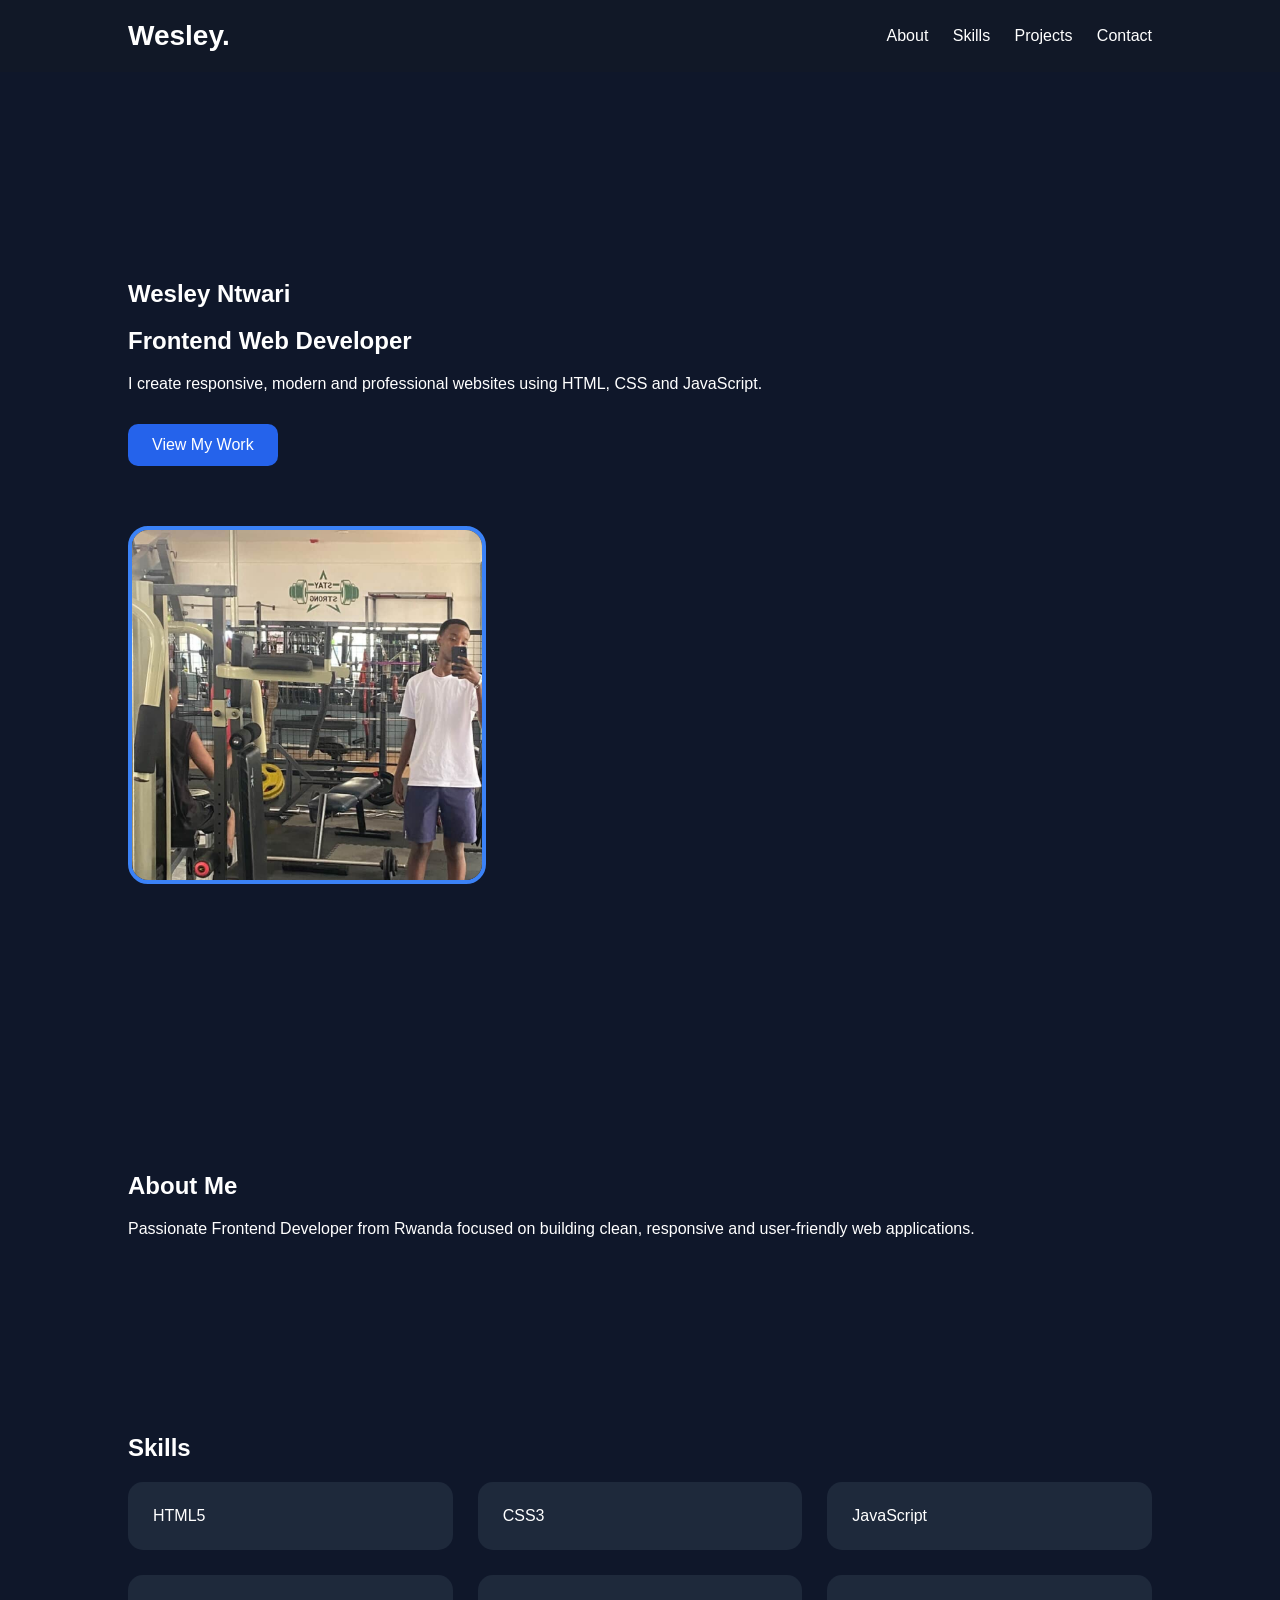
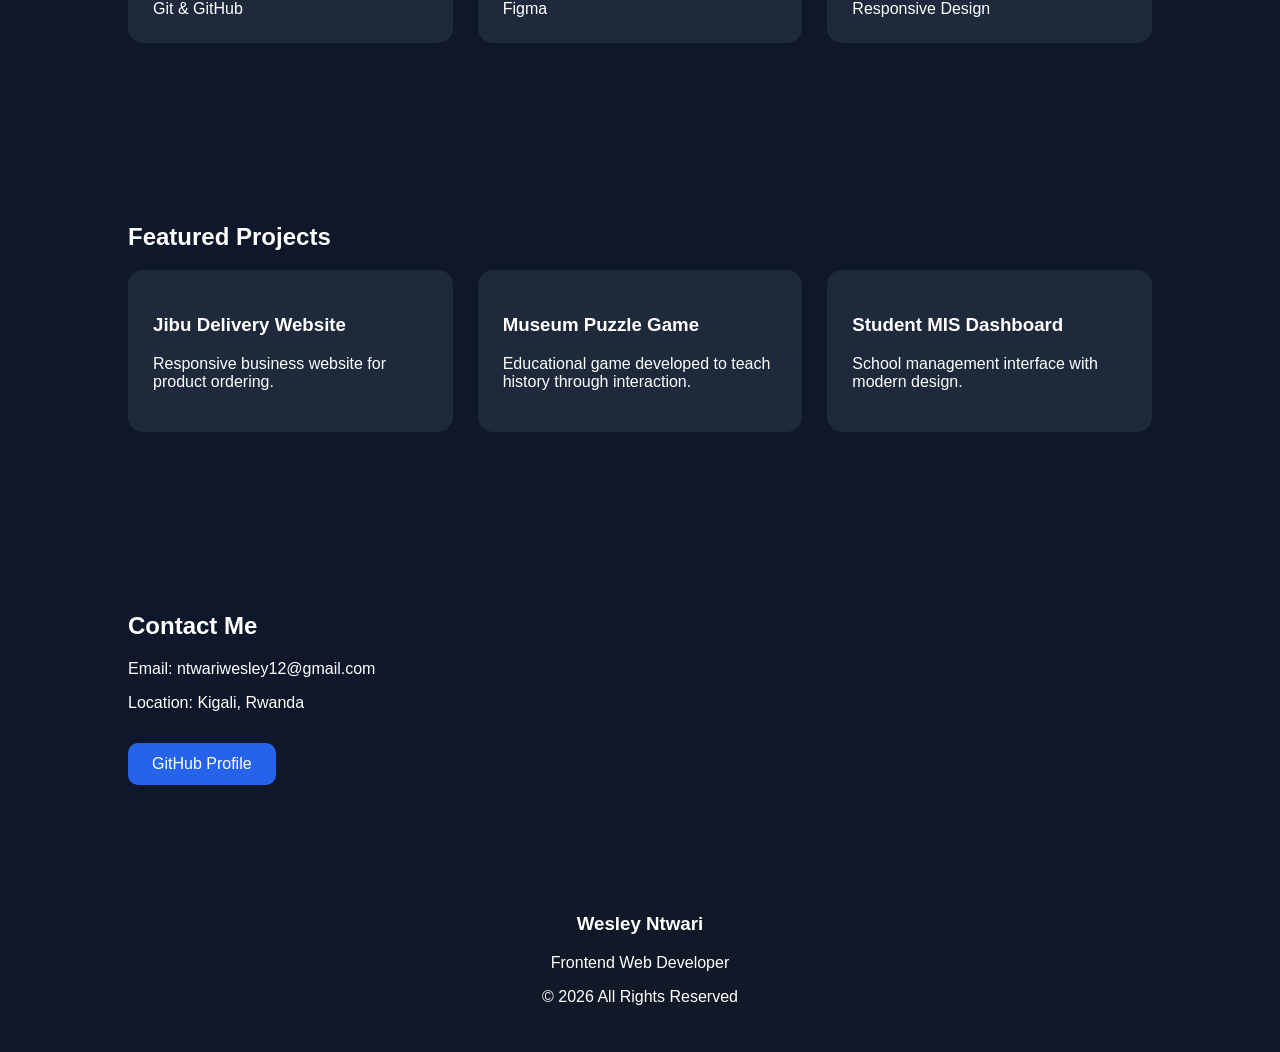
==== portifolio.html @ df59e436 "my portifolio" ====
<!DOCTYPE html>
<html lang="en">
<head>
<meta charset="UTF-8">
<meta name="viewport" content="width=device-width, initial-scale=1.0">
<title>Wesley Ntwari | Frontend Developer</title>

<style>
/* Put all CSS here */
body{
    margin:0;
    font-family:Arial,sans-serif;
    background:#0f172a;
    color:white;
}

header{
    padding:20px 10%;
    display:flex;
    justify-content:space-between;
    align-items:center;
    background:#111827;
}

.logo{
    font-size:28px;
    font-weight:bold;
}

nav a{
    color:white;
    text-decoration:none;
    margin-left:20px;
}

.hero{
    min-height:100vh;
    display:flex;
    align-items:center;
    justify-content:center;
    padding:50px 10%;
}

.hero-content{
    display:flex;
    align-items:center;
    gap:60px;
    flex-wrap:wrap;
}

.profile-pic{
    width:350px;
    height:350px;
    object-fit:cover;
    border-radius:20px;
    border:4px solid #3b82f6;
}

.btn{
    background:#2563eb;
    color:white;
    text-decoration:none;
    padding:12px 24px;
    border-radius:10px;
    display:inline-block;
    margin-top:15px;
}

section{
    padding:80px 10%;
}

.cards{
    display:grid;
    grid-template-columns:repeat(auto-fit,minmax(250px,1fr));
    gap:25px;
}

.card{
    background:#1e293b;
    padding:25px;
    border-radius:15px;
}

footer{
    text-align:center;
    padding:30px;
    background:#111827;
}
</style>

</head>
<body>

<header>
    <div class="logo">Wesley.</div>

    <nav>
        <a href="#about">About</a>
        <a href="#skills">Skills</a>
        <a href="#projects">Projects</a>
        <a href="#contact">Contact</a>
    </nav>
</header>

<section class="hero">

    <div class="hero-content">

        <div>
            <h1>Wesley Ntwari</h1>

            <h2>Frontend Web Developer</h2>

            <p>
                I create responsive, modern and professional websites
                using HTML, CSS and JavaScript.
            </p>

            <a href="#projects" class="btn">
                View My Work
            </a>
        </div>

        <img src="Screenshot 2026-04-10 213523.png"
             alt="Wesley Ntwari"
             class="profile-pic">

    </div>

</section>

<section id="about">

    <h2>About Me</h2>

    <p>
        Passionate Frontend Developer from Rwanda focused on building
        clean, responsive and user-friendly web applications.
    </p>

</section>

<section id="skills">

    <h2>Skills</h2>

    <div class="cards">

        <div class="card">HTML5</div>

        <div class="card">CSS3</div>

        <div class="card">JavaScript</div>

        <div class="card">Git & GitHub</div>

        <div class="card">Figma</div>

        <div class="card">Responsive Design</div>

    </div>

</section>

<section id="projects">

    <h2>Featured Projects</h2>

    <div class="cards">

        <div class="card">
            <h3>Jibu Delivery Website</h3>
            <p>
                Responsive business website for product ordering.
            </p>
        </div>

        <div class="card">
            <h3>Museum Puzzle Game</h3>
            <p>
                Educational game developed to teach history through interaction.
            </p>
        </div>

        <div class="card">
            <h3>Student MIS Dashboard</h3>
            <p>
                School management interface with modern design.
            </p>
        </div>

    </div>

</section>

<section id="contact">

    <h2>Contact Me</h2>

    <p>Email: ntwariwesley12@gmail.com</p>

    <p>Location: Kigali, Rwanda</p>

    <a href="https://github.com/ntwariwesley12-cpu" class="btn">
        GitHub Profile
    </a>

</section>

<footer>

    <h3>Wesley Ntwari</h3>

    <p>Frontend Web Developer</p>

    <p>© 2026 All Rights Reserved</p>

</footer>

</body>
</html>
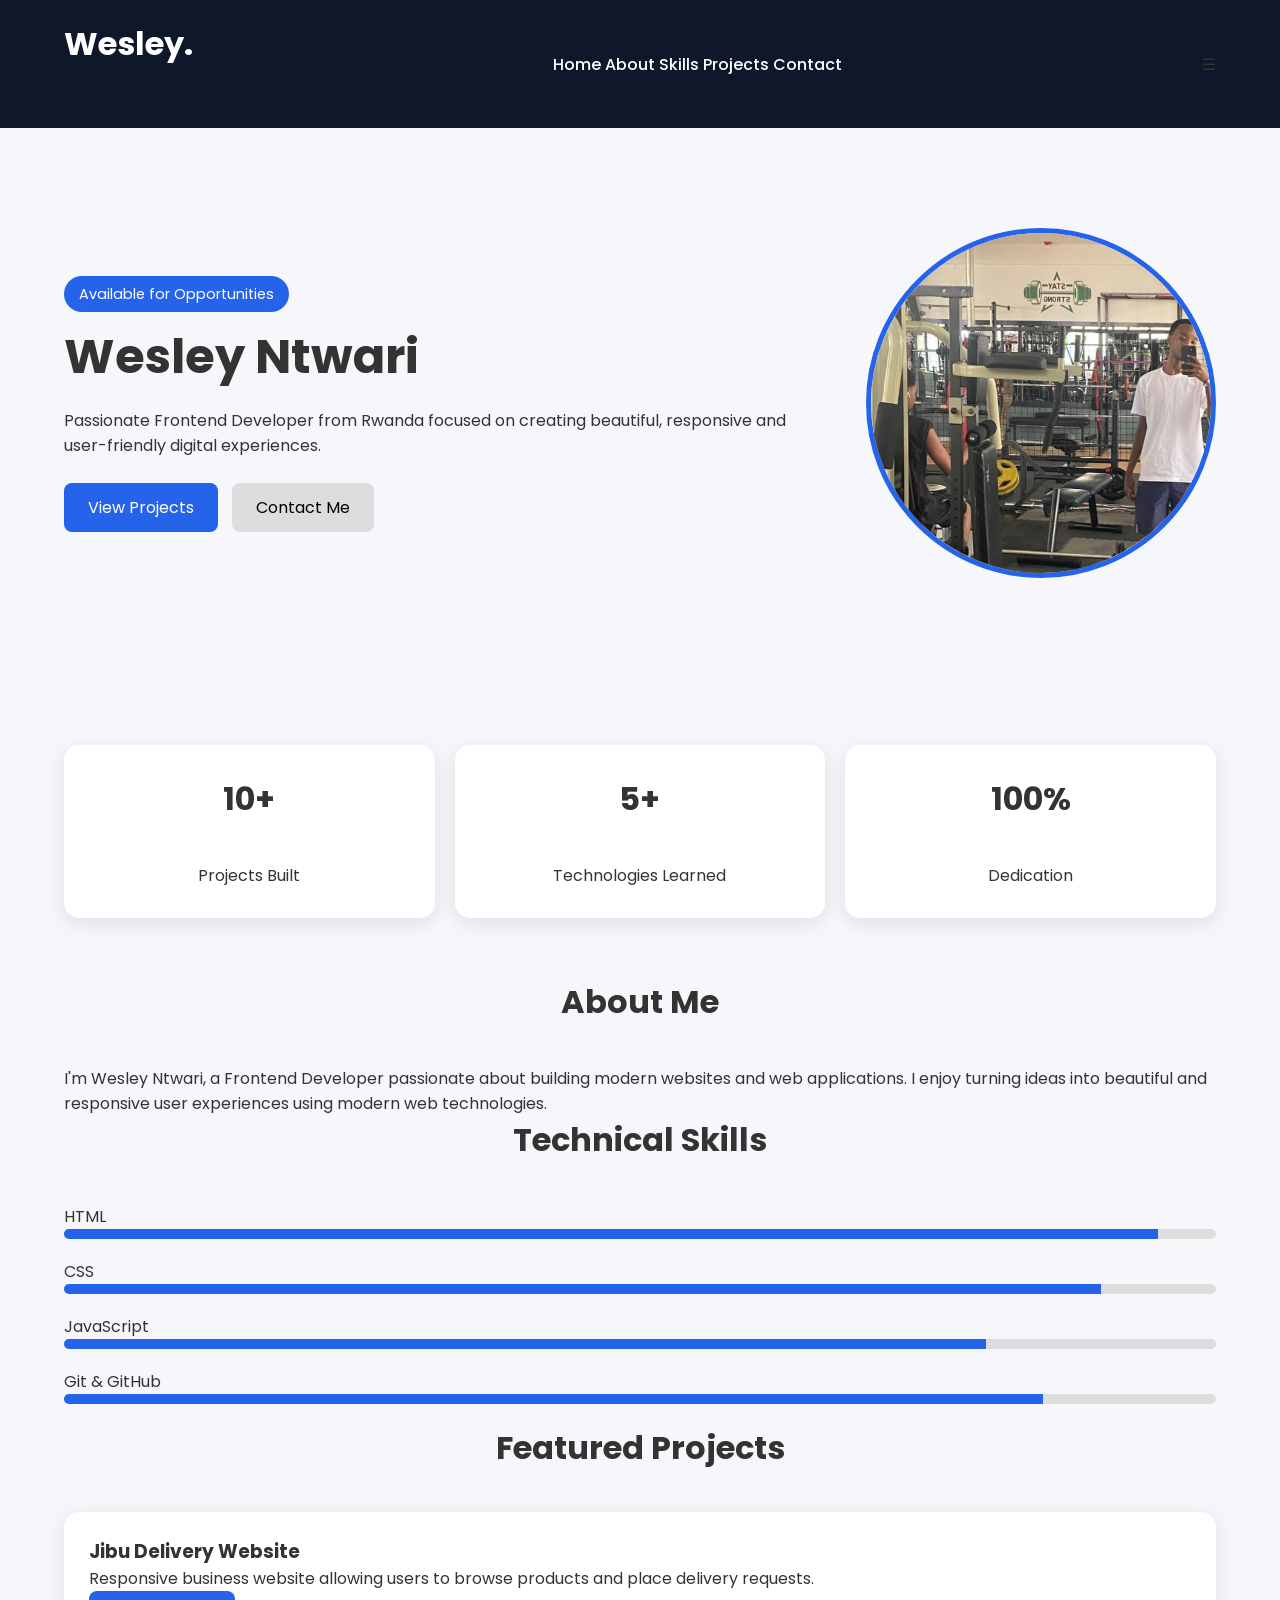
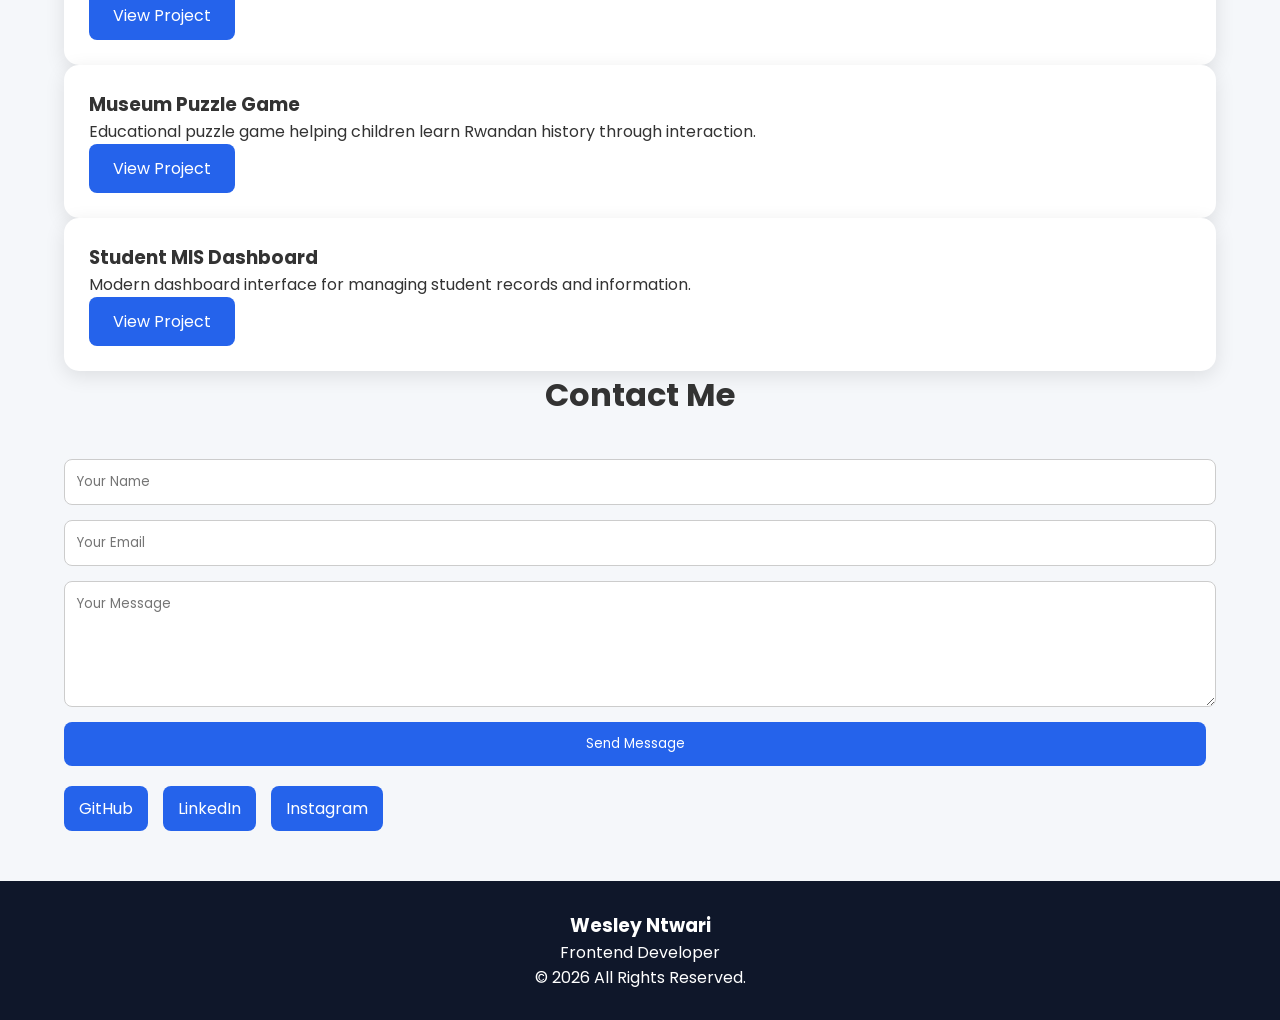
==== commit 92003e03: "my portifolio" ====
--- a/portifolio.html
+++ b/portifolio.html
@@ -3,220 +3,256 @@
 <head>
 <meta charset="UTF-8">
 <meta name="viewport" content="width=device-width, initial-scale=1.0">
+
 <title>Wesley Ntwari | Frontend Developer</title>
 
-<style>
-/* Put all CSS here */
-body{
-    margin:0;
-    font-family:Arial,sans-serif;
-    background:#0f172a;
-    color:white;
-}
-
-header{
-    padding:20px 10%;
-    display:flex;
-    justify-content:space-between;
-    align-items:center;
-    background:#111827;
-}
-
-.logo{
-    font-size:28px;
-    font-weight:bold;
-}
-
-nav a{
-    color:white;
-    text-decoration:none;
-    margin-left:20px;
-}
-
-.hero{
-    min-height:100vh;
-    display:flex;
-    align-items:center;
-    justify-content:center;
-    padding:50px 10%;
-}
-
-.hero-content{
-    display:flex;
-    align-items:center;
-    gap:60px;
-    flex-wrap:wrap;
-}
-
-.profile-pic{
-    width:350px;
-    height:350px;
-    object-fit:cover;
-    border-radius:20px;
-    border:4px solid #3b82f6;
-}
-
-.btn{
-    background:#2563eb;
-    color:white;
-    text-decoration:none;
-    padding:12px 24px;
-    border-radius:10px;
-    display:inline-block;
-    margin-top:15px;
-}
-
-section{
-    padding:80px 10%;
-}
-
-.cards{
-    display:grid;
-    grid-template-columns:repeat(auto-fit,minmax(250px,1fr));
-    gap:25px;
-}
-
-.card{
-    background:#1e293b;
-    padding:25px;
-    border-radius:15px;
-}
-
-footer{
-    text-align:center;
-    padding:30px;
-    background:#111827;
-}
-</style>
-
+<link rel="preconnect" href="https://fonts.googleapis.com">
+<link rel="preconnect" href="https://fonts.gstatic.com" crossorigin>
+
+<link href="https://fonts.googleapis.com/css2?family=Poppins:wght@300;400;500;600;700;800&display=swap" rel="stylesheet">
+
+<link rel="stylesheet" href="styles.css">
 </head>
+
 <body>
 
 <header>
-    <div class="logo">Wesley.</div>
-
-    <nav>
-        <a href="#about">About</a>
-        <a href="#skills">Skills</a>
-        <a href="#projects">Projects</a>
-        <a href="#contact">Contact</a>
-    </nav>
+<div class="container nav-container">
+
+<h2 class="logo">Wesley.</h2>
+
+<nav id="nav">
+<a href="#home">Home</a>
+<a href="#about">About</a>
+<a href="#skills">Skills</a>
+<a href="#projects">Projects</a>
+<a href="#contact">Contact</a>
+</nav>
+
+<div class="menu-btn" id="menu-btn">
+☰
+</div>
+
+</div>
 </header>
 
-<section class="hero">
-
-    <div class="hero-content">
-
-        <div>
-            <h1>Wesley Ntwari</h1>
-
-            <h2>Frontend Web Developer</h2>
-
-            <p>
-                I create responsive, modern and professional websites
-                using HTML, CSS and JavaScript.
-            </p>
-
-            <a href="#projects" class="btn">
-                View My Work
-            </a>
-        </div>
-
-        <img src="Screenshot 2026-04-10 213523.png"
-             alt="Wesley Ntwari"
-             class="profile-pic">
-
-    </div>
-
-</section>
-
-<section id="about">
-
-    <h2>About Me</h2>
-
-    <p>
-        Passionate Frontend Developer from Rwanda focused on building
-        clean, responsive and user-friendly web applications.
-    </p>
-
-</section>
-
-<section id="skills">
-
-    <h2>Skills</h2>
-
-    <div class="cards">
-
-        <div class="card">HTML5</div>
-
-        <div class="card">CSS3</div>
-
-        <div class="card">JavaScript</div>
-
-        <div class="card">Git & GitHub</div>
-
-        <div class="card">Figma</div>
-
-        <div class="card">Responsive Design</div>
-
-    </div>
-
-</section>
-
-<section id="projects">
-
-    <h2>Featured Projects</h2>
-
-    <div class="cards">
-
-        <div class="card">
-            <h3>Jibu Delivery Website</h3>
-            <p>
-                Responsive business website for product ordering.
-            </p>
-        </div>
-
-        <div class="card">
-            <h3>Museum Puzzle Game</h3>
-            <p>
-                Educational game developed to teach history through interaction.
-            </p>
-        </div>
-
-        <div class="card">
-            <h3>Student MIS Dashboard</h3>
-            <p>
-                School management interface with modern design.
-            </p>
-        </div>
-
-    </div>
-
-</section>
-
-<section id="contact">
-
-    <h2>Contact Me</h2>
-
-    <p>Email: ntwariwesley12@gmail.com</p>
-
-    <p>Location: Kigali, Rwanda</p>
-
-    <a href="https://github.com/ntwariwesley12-cpu" class="btn">
-        GitHub Profile
-    </a>
+<section id="home" class="hero">
+
+<div class="container hero-content">
+
+<div class="hero-text">
+
+<span class="badge">
+Available for Opportunities
+</span>
+
+<h1>
+Wesley Ntwari
+</h1>
+
+<h2 id="typing"></h2>
+
+<p>
+Passionate Frontend Developer from Rwanda focused on creating
+beautiful, responsive and user-friendly digital experiences.
+</p>
+
+<div class="hero-buttons">
+<a href="#projects" class="btn primary-btn">
+View Projects
+</a>
+
+<a href="#contact" class="btn secondary-btn">
+Contact Me
+</a>
+</div>
+
+</div>
+
+<div class="hero-image">
+<img src="Screenshot 2026-04-10 213523.png" alt="Wesley Ntwari">
+</div>
+
+</div>
+
+</section>
+
+<section class="stats">
+
+<div class="container stats-grid">
+
+<div class="stat-card">
+<h2>10+</h2>
+<p>Projects Built</p>
+</div>
+
+<div class="stat-card">
+<h2>5+</h2>
+<p>Technologies Learned</p>
+</div>
+
+<div class="stat-card">
+<h2>100%</h2>
+<p>Dedication</p>
+</div>
+
+</div>
+
+</section>
+
+<section id="about" class="section">
+
+<div class="container">
+
+<h2 class="section-title">About Me</h2>
+
+<p class="about-text">
+I'm Wesley Ntwari, a Frontend Developer passionate about building
+modern websites and web applications. I enjoy turning ideas into
+beautiful and responsive user experiences using modern web
+technologies.
+</p>
+
+</div>
+
+</section>
+
+<section id="skills" class="section">
+
+<div class="container">
+
+<h2 class="section-title">Technical Skills</h2>
+
+<div class="skill">
+<p>HTML</p>
+<div class="bar"><span style="width:95%"></span></div>
+</div>
+
+<div class="skill">
+<p>CSS</p>
+<div class="bar"><span style="width:90%"></span></div>
+</div>
+
+<div class="skill">
+<p>JavaScript</p>
+<div class="bar"><span style="width:80%"></span></div>
+</div>
+
+<div class="skill">
+<p>Git & GitHub</p>
+<div class="bar"><span style="width:85%"></span></div>
+</div>
+
+</div>
+
+</section>
+
+<section id="projects" class="section">
+
+<div class="container">
+
+<h2 class="section-title">
+Featured Projects
+</h2>
+
+<div class="cards">
+
+<div class="card">
+<h3>Jibu Delivery Website</h3>
+<p>
+Responsive business website allowing users to browse
+products and place delivery requests.
+</p>
+<a href="#" class="btn primary-btn">View Project</a>
+</div>
+
+<div class="card">
+<h3>Museum Puzzle Game</h3>
+<p>
+Educational puzzle game helping children learn
+Rwandan history through interaction.
+</p>
+<a href="#" class="btn primary-btn">View Project</a>
+</div>
+
+<div class="card">
+<h3>Student MIS Dashboard</h3>
+<p>
+Modern dashboard interface for managing student
+records and information.
+</p>
+<a href="#" class="btn primary-btn">View Project</a>
+</div>
+
+</div>
+
+</div>
+
+</section>
+
+<section id="contact" class="section">
+
+<div class="container">
+
+<h2 class="section-title">Contact Me</h2>
+
+<form class="contact-form">
+
+<input
+type="text"
+placeholder="Your Name"
+required
+>
+
+<input
+type="email"
+placeholder="Your Email"
+required
+>
+
+<textarea
+rows="5"
+placeholder="Your Message"
+required>
+</textarea>
+
+<button class="btn primary-btn">
+Send Message
+</button>
+
+</form>
+
+<div class="socials">
+
+<a href="https://github.com/ntwariwesley12-cpu">
+GitHub
+</a>
+
+<a href="#">
+LinkedIn
+</a>
+
+<a href="#">
+Instagram
+</a>
+
+</div>
+
+</div>
 
 </section>
 
 <footer>
 
-    <h3>Wesley Ntwari</h3>
-
-    <p>Frontend Web Developer</p>
-
-    <p>© 2026 All Rights Reserved</p>
+<h3>Wesley Ntwari</h3>
+
+<p>Frontend Developer</p>
+
+<p>© 2026 All Rights Reserved.</p>
 
 </footer>
+
+<script src="script.js"></script>
 
 </body>
 </html>
--- a/styles.css
+++ b/styles.css
@@ -0,0 +1,485 @@
+*{
+margin:0;
+padding:0;
+box-sizing:border-box;
+font-family:'Poppins',sans-serif;
+scroll-behavior:smooth;
+}
+
+body{
+background:#f5f7fa;
+color:#333;
+}
+
+.container{
+width:90%;
+max-width:1200px;
+margin:auto;
+}
+
+header{
+background:#0f172a;
+padding:20px 0;
+position:sticky;
+top:0;
+z-index:1000;
+}
+
+.nav-container{
+display:flex;
+justify-content:space-between;
+align-items:center;
+}
+
+.logo{
+color:white;
+}
+
+nav ul{
+display:flex;
+list-style:none;
+gap:25px;
+}
+
+nav a{
+color:white;
+text-decoration:none;
+font-weight:500;
+}
+
+.hero{
+padding:100px 0;
+}
+
+.hero-content{
+display:flex;
+justify-content:space-between;
+align-items:center;
+gap:50px;
+flex-wrap:wrap;
+}
+
+.hero-text{
+flex:1;
+}
+
+.hero-text h1{
+font-size:3rem;
+margin:15px 0;
+}
+
+.hero-text h2{
+color:#2563eb;
+margin-bottom:15px;
+}
+
+.hero-image img{
+width:350px;
+height:350px;
+object-fit:cover;
+border-radius:50%;
+border:5px solid #2563eb;
+}
+
+.badge{
+background:#2563eb;
+color:white;
+padding:8px 15px;
+border-radius:30px;
+font-size:.9rem;
+}
+
+.hero-buttons{
+margin-top:25px;
+}
+
+.btn{
+display:inline-block;
+padding:12px 24px;
+border-radius:8px;
+text-decoration:none;
+background:#ddd;
+color:#000;
+margin-right:10px;
+border:none;
+cursor:pointer;
+}
+
+.primary-btn{
+background:#2563eb;
+color:white;
+}
+
+.stats{
+margin:60px 0;
+}
+
+.stats-grid{
+display:grid;
+grid-template-columns:repeat(3,1fr);
+gap:20px;
+}
+
+.stat-card{
+background:white;
+padding:30px;
+border-radius:15px;
+text-align:center;
+box-shadow:0 5px 20px rgba(0,0,0,.1);
+}
+
+.about,
+.skills,
+.projects,
+.services,
+.contact{
+padding:80px 0;
+}
+
+h2{
+text-align:center;
+margin-bottom:40px;
+font-size:2rem;
+}
+
+.skill{
+margin-bottom:20px;
+}
+
+.bar{
+height:10px;
+background:#ddd;
+border-radius:20px;
+overflow:hidden;
+}
+
+.bar span{
+display:block;
+height:100%;
+background:#2563eb;
+}
+
+.project-grid{
+display:grid;
+grid-template-columns:repeat(auto-fit,minmax(280px,1fr));
+gap:25px;
+}
+
+.card{
+background:white;
+padding:25px;
+border-radius:15px;
+box-shadow:0 5px 20px rgba(0,0,0,.1);
+}
+
+.tech{
+color:#2563eb;
+margin:15px 0;
+font-weight:600;
+}
+
+.socials{
+display:flex;
+gap:15px;
+margin:20px 0;
+}
+
+.socials a{
+background:#2563eb;
+color:white;
+padding:10px 15px;
+text-decoration:none;
+border-radius:8px;
+}
+
+form{
+display:flex;
+flex-direction:column;
+gap:15px;
+margin-top:20px;
+}
+
+input,
+textarea{
+padding:12px;
+border:1px solid #ccc;
+border-radius:8px;
+}
+
+footer{
+background:#0f172a;
+color:white;
+text-align:center;
+padding:30px;
+margin-top:50px;
+}
+
+@media(max-width:768px){
+
+.hero-content{
+flex-direction:column;
+text-align:center;
+}
+
+.hero-image img{
+width:250px;
+height:250px;
+}
+
+.stats-grid{
+grid-template-columns:1fr;
+}
+
+nav ul{
+flex-wrap:wrap;
+justify-content:center;
+}
+
+.hero-text h1{*{
+margin:0;
+padding:0;
+box-sizing:border-box;
+font-family:'Poppins',sans-serif;
+scroll-behavior:smooth;
+}
+
+body{
+background:#0f172a;
+color:white;
+}
+
+.container{
+width:90%;
+max-width:1200px;
+margin:auto;
+}
+
+header{
+position:sticky;
+top:0;
+z-index:1000;
+background:#111827;
+padding:20px 0;
+}
+
+.nav-container{
+display:flex;
+justify-content:space-between;
+align-items:center;
+}
+
+.logo{
+font-size:30px;
+font-weight:700;
+}
+
+nav{
+display:flex;
+gap:25px;
+}
+
+nav a{
+text-decoration:none;
+color:white;
+font-weight:500;
+}
+
+.hero{
+min-height:100vh;
+display:flex;
+align-items:center;
+}
+
+.hero-content{
+display:flex;
+justify-content:space-between;
+align-items:center;
+gap:50px;
+flex-wrap:wrap;
+}
+
+.hero-text{
+flex:1;
+}
+
+.hero-text h1{
+font-size:4rem;
+margin:20px 0;
+}
+
+.hero-text h2{
+color:#60a5fa;
+height:40px;
+}
+
+.hero-text p{
+line-height:1.8;
+margin-bottom:30px;
+}
+
+.badge{
+background:#2563eb;
+padding:10px 20px;
+border-radius:50px;
+display:inline-block;
+}
+
+.hero-image img{
+width:380px;
+height:380px;
+border-radius:50%;
+object-fit:cover;
+border:5px solid #3b82f6;
+}
+
+.btn{
+display:inline-block;
+padding:14px 28px;
+border-radius:10px;
+text-decoration:none;
+border:none;
+cursor:pointer;
+}
+
+.primary-btn{
+background:#2563eb;
+color:white;
+}
+
+.secondary-btn{
+border:2px solid #2563eb;
+color:white;
+}
+
+.section{
+padding:100px 0;
+}
+
+.section-title{
+text-align:center;
+margin-bottom:50px;
+font-size:2.5rem;
+}
+
+.stats-grid{
+display:grid;
+grid-template-columns:repeat(3,1fr);
+gap:25px;
+}
+
+.stat-card{
+background:#1e293b;
+padding:40px;
+border-radius:15px;
+text-align:center;
+}
+
+.skill{
+margin-bottom:25px;
+}
+
+.bar{
+height:12px;
+background:#1e293b;
+border-radius:20px;
+overflow:hidden;
+}
+
+.bar span{
+display:block;
+height:100%;
+background:#3b82f6;
+}
+
+.cards{
+display:grid;
+grid-template-columns:repeat(auto-fit,minmax(280px,1fr));
+gap:25px;
+}
+
+.card{
+background:#1e293b;
+padding:30px;
+border-radius:15px;
+transition:.3s;
+}
+
+.card:hover{
+transform:translateY(-10px);
+}
+
+.contact-form{
+display:flex;
+flex-direction:column;
+gap:15px;
+max-width:600px;
+margin:auto;
+}
+
+input,
+textarea{
+padding:15px;
+border:none;
+border-radius:10px;
+}
+
+.socials{
+display:flex;
+justify-content:center;
+gap:20px;
+margin-top:30px;
+}
+
+.socials a{
+color:white;
+text-decoration:none;
+background:#2563eb;
+padding:12px 20px;
+border-radius:10px;
+}
+
+footer{
+background:#111827;
+padding:40px;
+text-align:center;
+}
+
+.menu-btn{
+display:none;
+cursor:pointer;
+font-size:30px;
+}
+
+@media(max-width:768px){
+
+nav{
+display:none;
+}
+
+.menu-btn{
+display:block;
+}
+
+.hero-content{
+flex-direction:column-reverse;
+text-align:center;
+}
+
+.hero-image img{
+width:250px;
+height:250px;
+}
+
+.hero-text h1{
+font-size:2.5rem;
+}
+
+.stats-grid{
+grid-template-columns:1fr;
+}
+
+}
+font-size:2.2rem;
+}
+
+}
